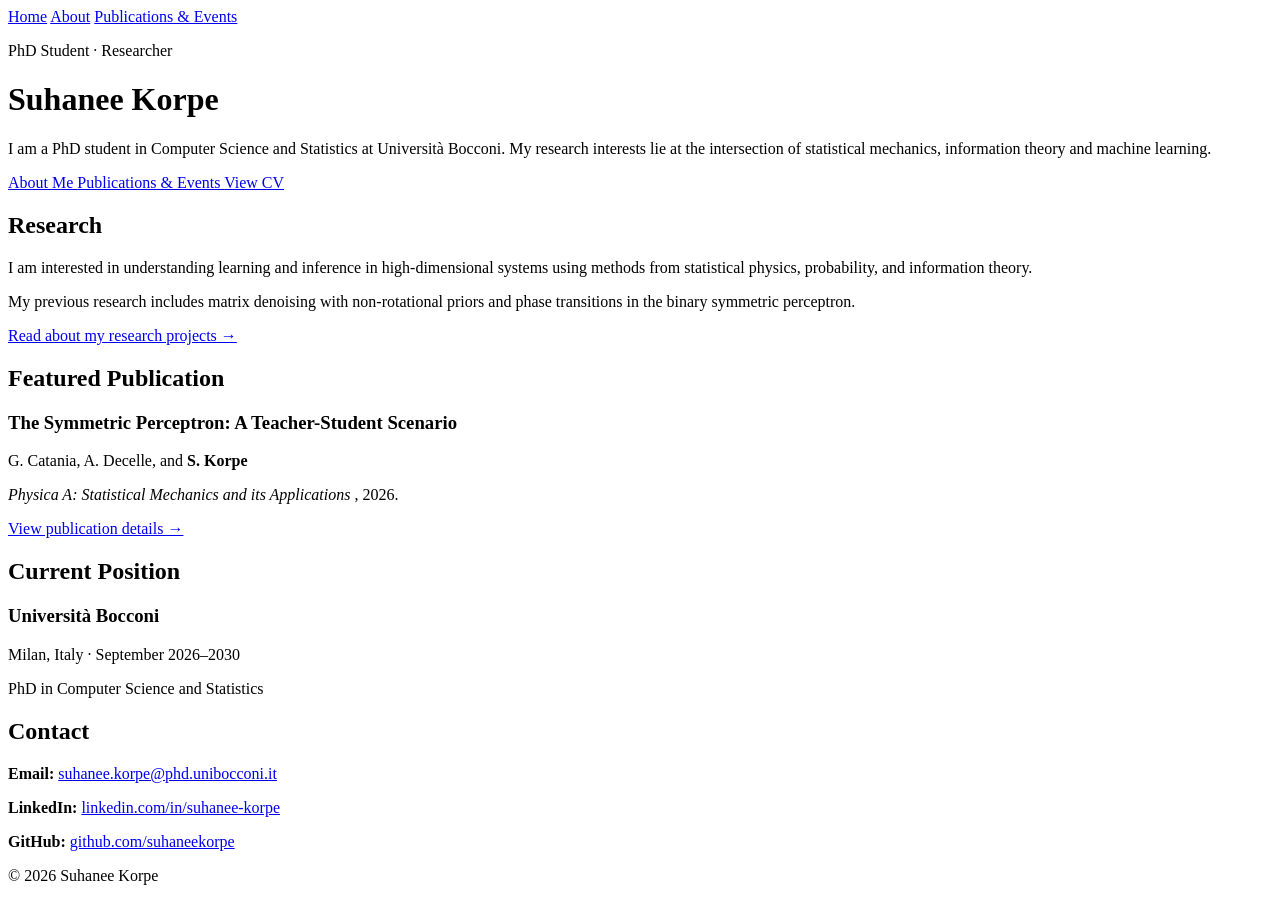
==== index.html @ 1a638224 "Create index.html create personal website" ====
<!DOCTYPE html>
<html lang="en">
<head>
  <meta charset="UTF-8">

  <meta
    name="viewport"
    content="width=device-width, initial-scale=1.0"
  >

  <meta
    name="description"
    content="Personal academic website of Suhanee Korpe, a PhD student working at the intersection of statistical mechanics, information theory, and machine learning."
  >

  <title>Suhanee Korpe</title>

  <link rel="stylesheet" href="style.css">
</head>

<body>
  <!-- Navigation -->
  <nav>
    <a href="index.html">Home</a>
    <a href="about.html">About</a>
    <a href="academic.html">Publications & Events</a>
  </nav>

  <main>
    <!-- Introduction -->
    <header class="hero">
      <p class="subtitle">PhD Student · Researcher</p>

      <h1>Suhanee Korpe</h1>

      <p class="introduction">
        I am a PhD student in Computer Science and Statistics at
        Università Bocconi. My research interests lie at the intersection
        of statistical mechanics, information theory and machine learning.
      </p>

      <div class="hero-links">
        <a class="button" href="about.html">
          About Me
        </a>

        <a class="button secondary" href="academic.html">
          Publications & Events
        </a>

        <a
          class="button secondary"
          href="Suhanee_Korpe_CV.pdf"
          target="_blank"
          rel="noopener noreferrer"
        >
          View CV
        </a>
      </div>
    </header>

    <!-- Research overview -->
    <section>
      <h2>Research</h2>

      <p>
        I am interested in understanding learning and inference in
        high-dimensional systems using methods from statistical physics,
        probability, and information theory.
      </p>

      <p>
        My previous research includes matrix denoising with
        non-rotational priors and phase transitions in the binary
        symmetric perceptron.
      </p>

      <a href="about.html#research-projects">
        Read about my research projects →
      </a>
    </section>

    <!-- Featured publication -->
    <section>
      <h2>Featured Publication</h2>

      <article class="entry publication">
        <h3>The Symmetric Perceptron: A Teacher-Student Scenario</h3>

        <p>
          G. Catania, A. Decelle, and
          <strong>S. Korpe</strong>
        </p>

        <p>
          <em>
            Physica A: Statistical Mechanics and its Applications
          </em>, 2026.
        </p>

        <a href="academic.html">
          View publication details →
        </a>
      </article>
    </section>

    <!-- Current position -->
    <section>
      <h2>Current Position</h2>

      <article class="entry">
        <h3>Università Bocconi</h3>

        <p class="metadata">
          Milan, Italy · September 2026–2030
        </p>

        <p>
          PhD in Computer Science and Statistics
        </p>
      </article>
    </section>

    <!-- Contact -->
    <section>
      <h2>Contact</h2>

      <p>
        <strong>Email:</strong>
        <a href="mailto:suhanee.korpe@phd.unibocconi.it">
          suhanee.korpe@phd.unibocconi.it
        </a>
      </p>

      <p>
        <strong>LinkedIn:</strong>
        <a
          href="https://www.linkedin.com/in/suhanee-korpe"
          target="_blank"
          rel="noopener noreferrer"
        >
          linkedin.com/in/suhanee-korpe
        </a>
      </p>

      <!-- Replace YOUR-USERNAME with your GitHub username. -->
      <p>
        <strong>GitHub:</strong>
        <a
          href="https://github.com/YOUR-USERNAME"
          target="_blank"
          rel="noopener noreferrer"
        >
          github.com/suhaneekorpe
        </a>
      </p>
    </section>
  </main>

  <!-- Footer -->
  <footer>
    <p>
      © 2026 Suhanee Korpe
    </p>
  </footer>
</body>
</html>
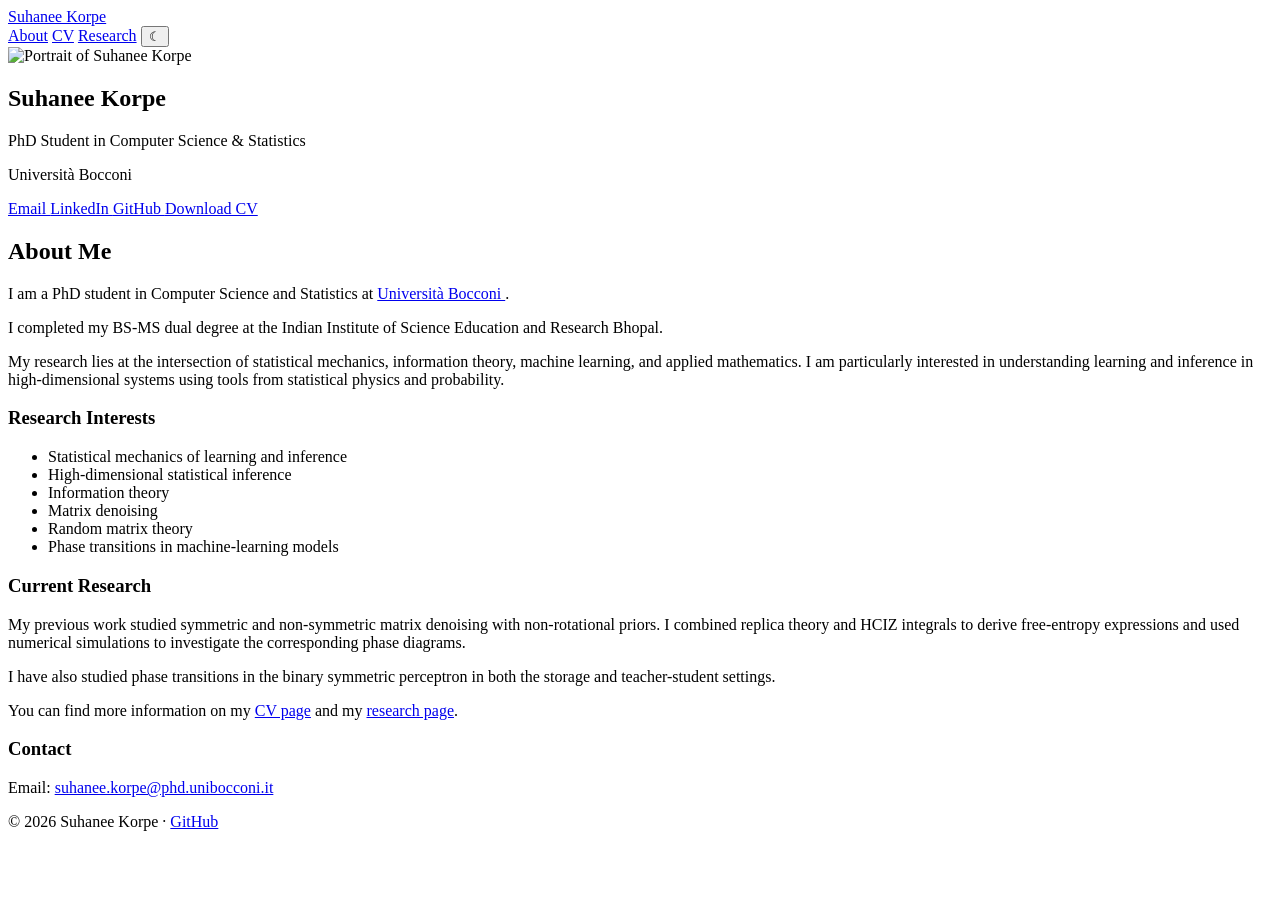
==== commit 6a53edeb: "Update index.html" ====
--- a/index.html
+++ b/index.html
@@ -10,157 +10,169 @@
 
   <meta
     name="description"
-    content="Personal academic website of Suhanee Korpe, a PhD student working at the intersection of statistical mechanics, information theory, and machine learning."
+    content="Academic website of Suhanee Korpe, PhD student in Computer Science and Statistics at Università Bocconi."
   >
 
   <title>Suhanee Korpe</title>
 
   <link rel="stylesheet" href="style.css">
+  <script src="script.js" defer></script>
 </head>
 
 <body>
-  <!-- Navigation -->
-  <nav>
-    <a href="index.html">Home</a>
-    <a href="about.html">About</a>
-    <a href="academic.html">Publications & Events</a>
-  </nav>
+  <header class="topbar">
+    <nav class="navigation">
+      <a class="site-name" href="index.html">Suhanee Korpe</a>
 
-  <main>
-    <!-- Introduction -->
-    <header class="hero">
-      <p class="subtitle">PhD Student · Researcher</p>
+      <div class="nav-links">
+        <a class="active" href="index.html">About</a>
+        <a href="about.html">CV</a>
+        <a href="academic.html">Research</a>
+
+        <button
+          id="theme-toggle"
+          class="theme-toggle"
+          type="button"
+          aria-label="Switch between light and dark mode"
+        >
+          ☾
+        </button>
+      </div>
+    </nav>
+  </header>
+
+  <div class="page-layout">
+    <!-- Left profile sidebar -->
+    <aside class="profile">
+      <img
+        class="profile-photo"
+        src="profile.jpg"
+        alt="Portrait of Suhanee Korpe"
+      >
 
       <h1>Suhanee Korpe</h1>
 
-      <p class="introduction">
-        I am a PhD student in Computer Science and Statistics at
-        Università Bocconi. My research interests lie at the intersection
-        of statistical mechanics, information theory and machine learning.
+      <p class="profile-position">
+        PhD Student in Computer Science & Statistics
       </p>
 
-      <div class="hero-links">
-        <a class="button" href="about.html">
-          About Me
+      <p class="profile-university">
+        Università Bocconi
+      </p>
+
+      <div class="profile-links">
+        <a href="mailto:suhanee21@iiserb.ac.in">
+          Email
         </a>
 
-        <a class="button secondary" href="academic.html">
-          Publications & Events
-        </a>
-
-        <a
-          class="button secondary"
-          href="Suhanee_Korpe_CV.pdf"
-          target="_blank"
-          rel="noopener noreferrer"
-        >
-          View CV
-        </a>
-      </div>
-    </header>
-
-    <!-- Research overview -->
-    <section>
-      <h2>Research</h2>
-
-      <p>
-        I am interested in understanding learning and inference in
-        high-dimensional systems using methods from statistical physics,
-        probability, and information theory.
-      </p>
-
-      <p>
-        My previous research includes matrix denoising with
-        non-rotational priors and phase transitions in the binary
-        symmetric perceptron.
-      </p>
-
-      <a href="about.html#research-projects">
-        Read about my research projects →
-      </a>
-    </section>
-
-    <!-- Featured publication -->
-    <section>
-      <h2>Featured Publication</h2>
-
-      <article class="entry publication">
-        <h3>The Symmetric Perceptron: A Teacher-Student Scenario</h3>
-
-        <p>
-          G. Catania, A. Decelle, and
-          <strong>S. Korpe</strong>
-        </p>
-
-        <p>
-          <em>
-            Physica A: Statistical Mechanics and its Applications
-          </em>, 2026.
-        </p>
-
-        <a href="academic.html">
-          View publication details →
-        </a>
-      </article>
-    </section>
-
-    <!-- Current position -->
-    <section>
-      <h2>Current Position</h2>
-
-      <article class="entry">
-        <h3>Università Bocconi</h3>
-
-        <p class="metadata">
-          Milan, Italy · September 2026–2030
-        </p>
-
-        <p>
-          PhD in Computer Science and Statistics
-        </p>
-      </article>
-    </section>
-
-    <!-- Contact -->
-    <section>
-      <h2>Contact</h2>
-
-      <p>
-        <strong>Email:</strong>
-        <a href="mailto:suhanee.korpe@phd.unibocconi.it">
-          suhanee.korpe@phd.unibocconi.it
-        </a>
-      </p>
-
-      <p>
-        <strong>LinkedIn:</strong>
         <a
           href="https://www.linkedin.com/in/suhanee-korpe"
           target="_blank"
           rel="noopener noreferrer"
         >
-          linkedin.com/in/suhanee-korpe
+          LinkedIn
         </a>
-      </p>
 
-      <!-- Replace YOUR-USERNAME with your GitHub username. -->
-      <p>
-        <strong>GitHub:</strong>
         <a
           href="https://github.com/YOUR-USERNAME"
           target="_blank"
           rel="noopener noreferrer"
         >
-          github.com/suhaneekorpe
+          GitHub
+        </a>
+
+        <a
+          href="Suhanee_Korpe_CV.pdf"
+          target="_blank"
+          rel="noopener noreferrer"
+        >
+          Download CV
+        </a>
+      </div>
+    </aside>
+
+    <!-- Main page content -->
+    <main class="content">
+      <h2>About Me</h2>
+
+      <p>
+        I am a PhD student in Computer Science and Statistics at
+        <a
+          href="https://www.unibocconi.eu/"
+          target="_blank"
+          rel="noopener noreferrer"
+        >
+          Università Bocconi
+        </a>.
+      </p>
+
+      <p>
+        I completed my BS-MS dual degree at the Indian Institute of
+        Science Education and Research Bhopal.
+      </p>
+
+      <p>
+        My research lies at the intersection of statistical mechanics,
+        information theory, machine learning, and applied mathematics.
+        I am particularly interested in understanding learning and
+        inference in high-dimensional systems using tools from
+        statistical physics and probability.
+      </p>
+
+      <h3>Research Interests</h3>
+
+      <ul>
+        <li>Statistical mechanics of learning and inference</li>
+        <li>High-dimensional statistical inference</li>
+        <li>Information theory</li>
+        <li>Matrix denoising</li>
+        <li>Random matrix theory</li>
+        <li>Phase transitions in machine-learning models</li>
+      </ul>
+
+      <h3>Current Research</h3>
+
+      <p>
+        My previous work studied symmetric and non-symmetric matrix
+        denoising with non-rotational priors. I combined replica theory
+        and HCIZ integrals to derive free-entropy expressions and used
+        numerical simulations to investigate the corresponding phase
+        diagrams.
+      </p>
+
+      <p>
+        I have also studied phase transitions in the binary symmetric
+        perceptron in both the storage and teacher-student settings.
+      </p>
+
+      <p>
+        You can find more information on my
+        <a href="about.html">CV page</a>
+        and my
+        <a href="academic.html">research page</a>.
+      </p>
+
+      <h3>Contact</h3>
+
+      <p>
+        Email:
+        <a href="mailto:suhanee.korpe@phd.unibocconi.it">
+          suhanee.korpe@phd.unibocconi.it
         </a>
       </p>
-    </section>
-  </main>
+    </main>
+  </div>
 
-  <!-- Footer -->
   <footer>
     <p>
-      © 2026 Suhanee Korpe
+      © 2026 Suhanee Korpe ·
+      <a
+        href="https://github.com/YOUR-USERNAME"
+        target="_blank"
+        rel="noopener noreferrer"
+      >
+        GitHub
+      </a>
     </p>
   </footer>
 </body>
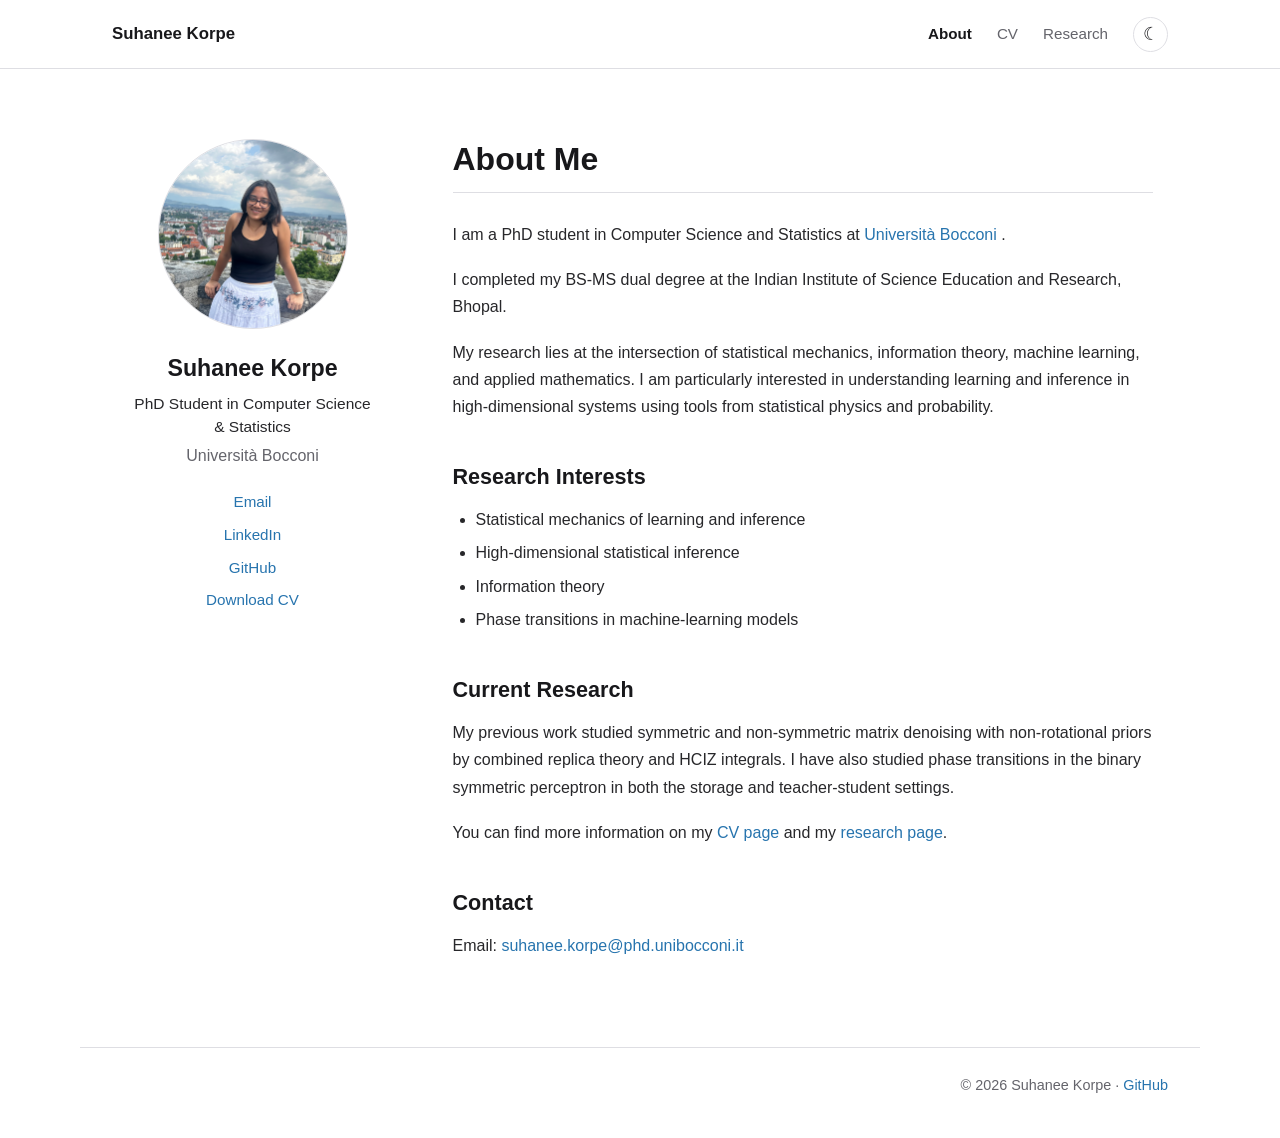
==== commit 319e261e: "Update index.html" ====
--- a/index.html
+++ b/index.html
@@ -20,9 +20,12 @@
 </head>
 
 <body>
+  <!-- Top navigation -->
   <header class="topbar">
     <nav class="navigation">
-      <a class="site-name" href="index.html">Suhanee Korpe</a>
+      <a class="site-name" href="index.html">
+        Suhanee Korpe
+      </a>
 
       <div class="nav-links">
         <a class="active" href="index.html">About</a>
@@ -42,11 +45,11 @@
   </header>
 
   <div class="page-layout">
-    <!-- Left profile sidebar -->
+    <!-- Profile sidebar -->
     <aside class="profile">
       <img
         class="profile-photo"
-        src="profile.jpg"
+        src="profile.jpeg"
         alt="Portrait of Suhanee Korpe"
       >
 
@@ -73,6 +76,7 @@
           LinkedIn
         </a>
 
+        <!-- Replace YOUR-USERNAME with your GitHub username. -->
         <a
           href="https://github.com/YOUR-USERNAME"
           target="_blank"
@@ -107,8 +111,8 @@
       </p>
 
       <p>
-        I completed my BS-MS dual degree at the Indian Institute of
-        Science Education and Research Bhopal.
+        I completed my BS-MS dual degree at the
+        Indian Institute of Science Education and Research, Bhopal.
       </p>
 
       <p>
@@ -125,8 +129,6 @@
         <li>Statistical mechanics of learning and inference</li>
         <li>High-dimensional statistical inference</li>
         <li>Information theory</li>
-        <li>Matrix denoising</li>
-        <li>Random matrix theory</li>
         <li>Phase transitions in machine-learning models</li>
       </ul>
 
@@ -134,14 +136,8 @@
 
       <p>
         My previous work studied symmetric and non-symmetric matrix
-        denoising with non-rotational priors. I combined replica theory
-        and HCIZ integrals to derive free-entropy expressions and used
-        numerical simulations to investigate the corresponding phase
-        diagrams.
-      </p>
-
-      <p>
-        I have also studied phase transitions in the binary symmetric
+        denoising with non-rotational priors by combined replica theory
+        and HCIZ integrals. I have also studied phase transitions in the binary symmetric
         perceptron in both the storage and teacher-student settings.
       </p>
 
@@ -163,11 +159,14 @@
     </main>
   </div>
 
+  <!-- Footer -->
   <footer>
     <p>
       © 2026 Suhanee Korpe ·
+
+      <!-- Replace YOUR-USERNAME with your GitHub username. -->
       <a
-        href="https://github.com/YOUR-USERNAME"
+        href="https://github.com/suhaneekorpe"
         target="_blank"
         rel="noopener noreferrer"
       >
--- a/style.css
+++ b/style.css
@@ -0,0 +1,383 @@
+/* -----------------------------------------
+   Theme colors
+   ----------------------------------------- */
+
+:root {
+  --background: #ffffff;
+  --surface: #f5f6f7;
+  --text: #27272a;
+  --secondary-text: #64646b;
+  --heading: #18181b;
+  --link: #2774ae;
+  --border: #dedee3;
+  --nav-background: rgba(255, 255, 255, 0.94);
+}
+
+html[data-theme="dark"] {
+  --background: #17181a;
+  --surface: #222326;
+  --text: #e4e4e7;
+  --secondary-text: #aaaab2;
+  --heading: #fafafa;
+  --link: #78b7e5;
+  --border: #37383d;
+  --nav-background: rgba(23, 24, 26, 0.94);
+}
+
+
+/* -----------------------------------------
+   General settings
+   ----------------------------------------- */
+
+* {
+  box-sizing: border-box;
+}
+
+html {
+  scroll-behavior: smooth;
+}
+
+body {
+  min-height: 100vh;
+  margin: 0;
+  font-family:
+    -apple-system,
+    BlinkMacSystemFont,
+    "Segoe UI",
+    Helvetica,
+    Arial,
+    sans-serif;
+  font-size: 16px;
+  line-height: 1.7;
+  color: var(--text);
+  background: var(--background);
+  transition:
+    color 0.2s ease,
+    background-color 0.2s ease;
+}
+
+a {
+  color: var(--link);
+  text-decoration: none;
+}
+
+a:hover,
+a:focus {
+  text-decoration: underline;
+}
+
+
+/* -----------------------------------------
+   Top navigation
+   ----------------------------------------- */
+
+.topbar {
+  position: sticky;
+  top: 0;
+  z-index: 100;
+  background: var(--nav-background);
+  border-bottom: 1px solid var(--border);
+  backdrop-filter: blur(10px);
+}
+
+.navigation {
+  display: flex;
+  align-items: center;
+  justify-content: space-between;
+  max-width: 1120px;
+  min-height: 68px;
+  margin: 0 auto;
+  padding: 0 32px;
+}
+
+.site-name {
+  color: var(--heading);
+  font-size: 1.05rem;
+  font-weight: 650;
+  text-decoration: none;
+}
+
+.site-name:hover {
+  text-decoration: none;
+}
+
+.nav-links {
+  display: flex;
+  align-items: center;
+  gap: 25px;
+}
+
+.nav-links a {
+  color: var(--secondary-text);
+  font-size: 0.95rem;
+}
+
+.nav-links a:hover,
+.nav-links a.active {
+  color: var(--heading);
+  text-decoration: none;
+}
+
+.nav-links a.active {
+  font-weight: 600;
+}
+
+
+/* -----------------------------------------
+   Light/dark-mode button
+   ----------------------------------------- */
+
+.theme-toggle {
+  display: grid;
+  width: 35px;
+  height: 35px;
+  padding: 0;
+  color: var(--heading);
+  font-size: 1.1rem;
+  cursor: pointer;
+  background: transparent;
+  border: 1px solid var(--border);
+  border-radius: 50%;
+  place-items: center;
+}
+
+.theme-toggle:hover {
+  background: var(--surface);
+}
+
+
+/* -----------------------------------------
+   Main two-column layout
+   ----------------------------------------- */
+
+.page-layout {
+  display: grid;
+  grid-template-columns: 250px minmax(0, 700px);
+  gap: 75px;
+  justify-content: center;
+  max-width: 1120px;
+  margin: 0 auto;
+  padding: 70px 32px;
+}
+
+
+/* -----------------------------------------
+   Profile sidebar
+   ----------------------------------------- */
+
+.profile {
+  text-align: center;
+}
+
+.profile-photo {
+  display: block;
+  width: 190px;
+  height: 190px;
+  margin: 0 auto 24px;
+  object-fit: cover;
+  object-position: center;
+  border: 1px solid var(--border);
+  border-radius: 50%;
+}
+
+.profile h1 {
+  margin: 0 0 9px;
+  color: var(--heading);
+  font-size: 1.45rem;
+  line-height: 1.3;
+}
+
+.profile-position {
+  margin: 0;
+  color: var(--text);
+  font-size: 0.97rem;
+  line-height: 1.5;
+}
+
+.profile-university {
+  margin: 3px 0 20px;
+  color: var(--secondary-text);
+}
+
+.profile-links {
+  display: flex;
+  flex-direction: column;
+  align-items: center;
+  gap: 7px;
+  margin-top: 20px;
+}
+
+.profile-links a {
+  font-size: 0.95rem;
+}
+
+
+/* -----------------------------------------
+   Main content
+   ----------------------------------------- */
+
+.content {
+  min-width: 0;
+}
+
+.content h2 {
+  margin: 0 0 28px;
+  padding-bottom: 13px;
+  color: var(--heading);
+  font-size: 2rem;
+  line-height: 1.25;
+  border-bottom: 1px solid var(--border);
+}
+
+.content h3 {
+  margin: 42px 0 15px;
+  color: var(--heading);
+  font-size: 1.35rem;
+  line-height: 1.35;
+}
+
+.content p {
+  margin: 0 0 18px;
+}
+
+.content ul {
+  margin: 0 0 22px;
+  padding-left: 23px;
+}
+
+.content li {
+  margin-bottom: 6px;
+}
+
+
+/* -----------------------------------------
+   CV and research entries
+   ----------------------------------------- */
+
+.entry {
+  margin: 0;
+  padding: 23px 0;
+  border-bottom: 1px solid var(--border);
+}
+
+.entry:first-of-type {
+  padding-top: 0;
+}
+
+.entry:last-child {
+  border-bottom: 0;
+}
+
+.entry h3 {
+  margin: 0 0 6px;
+  font-size: 1.12rem;
+}
+
+.entry-meta {
+  margin-bottom: 8px;
+  color: var(--secondary-text);
+  font-size: 0.93rem;
+}
+
+.entry p:last-child {
+  margin-bottom: 0;
+}
+
+.cv-link {
+  display: inline-block;
+  margin: 0 15px 25px 0;
+  font-weight: 600;
+}
+
+
+/* -----------------------------------------
+   Footer
+   ----------------------------------------- */
+
+footer {
+  max-width: 1120px;
+  margin: 0 auto;
+  padding: 25px 32px 40px;
+  color: var(--secondary-text);
+  font-size: 0.9rem;
+  text-align: right;
+  border-top: 1px solid var(--border);
+}
+
+footer p {
+  margin: 0;
+}
+
+
+/* -----------------------------------------
+   Accessibility
+   ----------------------------------------- */
+
+a:focus-visible,
+button:focus-visible {
+  outline: 3px solid rgba(39, 116, 174, 0.35);
+  outline-offset: 3px;
+}
+
+
+/* -----------------------------------------
+   Tablet layout
+   ----------------------------------------- */
+
+@media (max-width: 850px) {
+  .page-layout {
+    grid-template-columns: 200px minmax(0, 1fr);
+    gap: 45px;
+  }
+
+  .profile-photo {
+    width: 155px;
+    height: 155px;
+  }
+}
+
+
+/* -----------------------------------------
+   Mobile layout
+   ----------------------------------------- */
+
+@media (max-width: 650px) {
+  .navigation {
+    align-items: flex-start;
+    flex-direction: column;
+    gap: 12px;
+    padding: 17px 20px;
+  }
+
+  .nav-links {
+    width: 100%;
+    gap: 16px;
+  }
+
+  .theme-toggle {
+    margin-left: auto;
+  }
+
+  .page-layout {
+    display: block;
+    padding: 45px 20px;
+  }
+
+  .profile {
+    margin-bottom: 55px;
+  }
+
+  .profile-photo {
+    width: 170px;
+    height: 170px;
+  }
+
+  .content h2 {
+    font-size: 1.75rem;
+  }
+
+  footer {
+    padding: 25px 20px 35px;
+    text-align: center;
+  }
+}
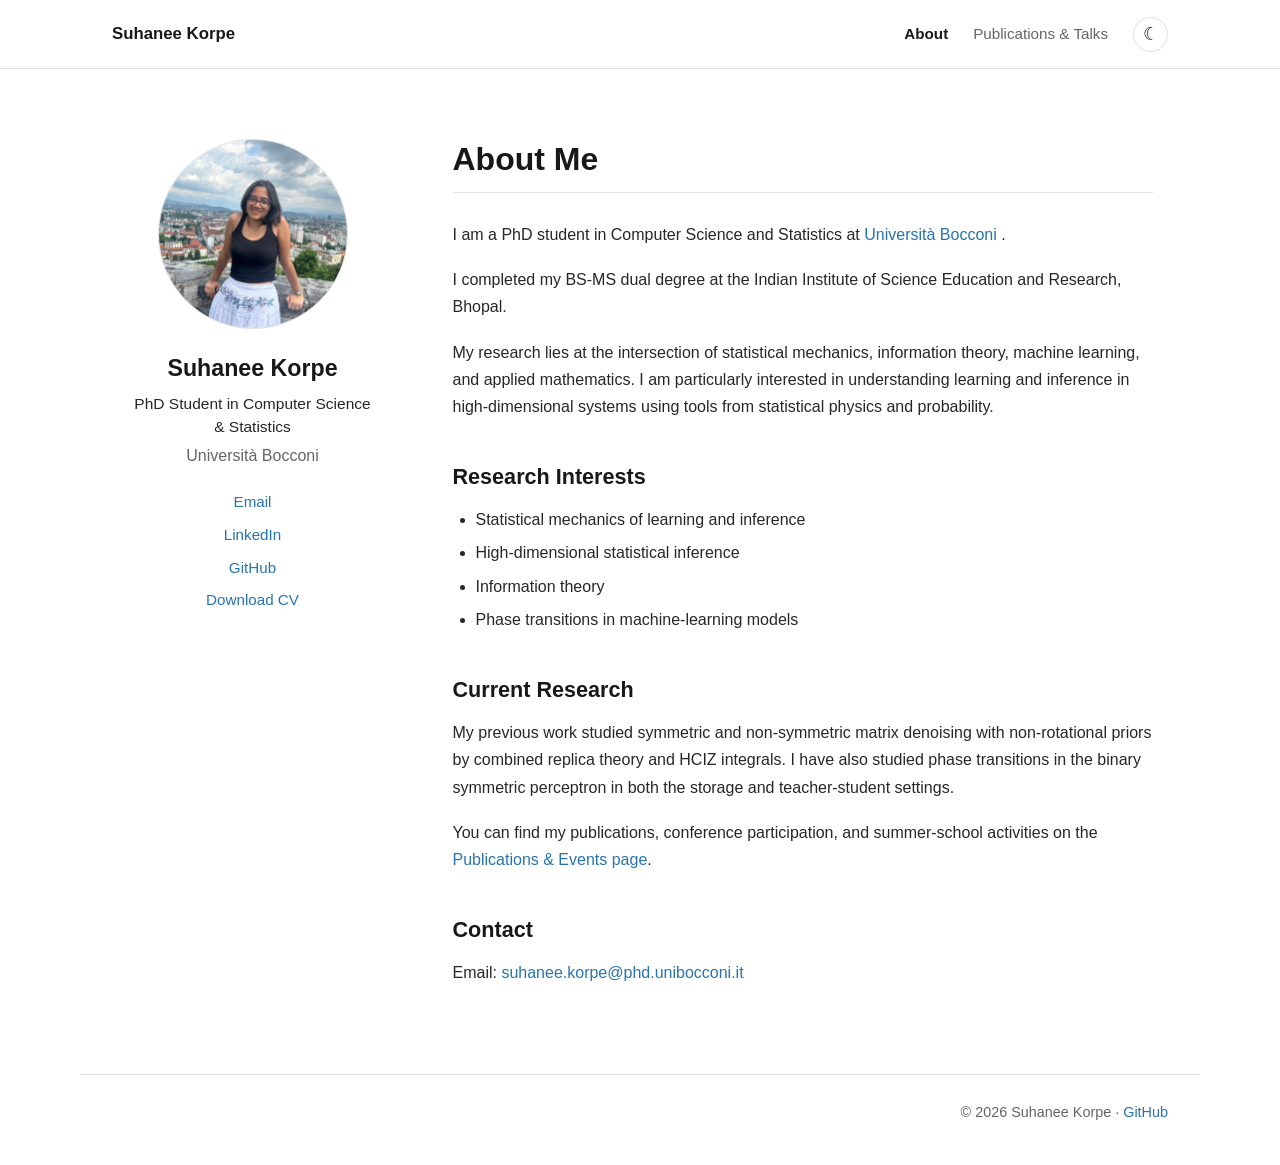
==== commit bf04650b: "Update index.html" ====
--- a/index.html
+++ b/index.html
@@ -28,19 +28,21 @@
       </a>
 
       <div class="nav-links">
-        <a class="active" href="index.html">About</a>
-        <a href="about.html">CV</a>
-        <a href="academic.html">Research</a>
+  <a class="active" href="index.html">About</a>
 
-        <button
-          id="theme-toggle"
-          class="theme-toggle"
-          type="button"
-          aria-label="Switch between light and dark mode"
-        >
-          ☾
-        </button>
-      </div>
+  <a href="academic.html">
+    Publications & Talks
+  </a>
+
+  <button
+    id="theme-toggle"
+    class="theme-toggle"
+    type="button"
+    aria-label="Switch between light and dark mode"
+  >
+    ☾
+  </button>
+</div>
     </nav>
   </header>
 
@@ -141,12 +143,11 @@
         perceptron in both the storage and teacher-student settings.
       </p>
 
-      <p>
-        You can find more information on my
-        <a href="about.html">CV page</a>
-        and my
-        <a href="academic.html">research page</a>.
-      </p>
+     <p>
+  You can find my publications, conference participation, and
+  summer-school activities on the
+  <a href="academic.html">Publications & Events page</a>.
+</p>
 
       <h3>Contact</h3>
 
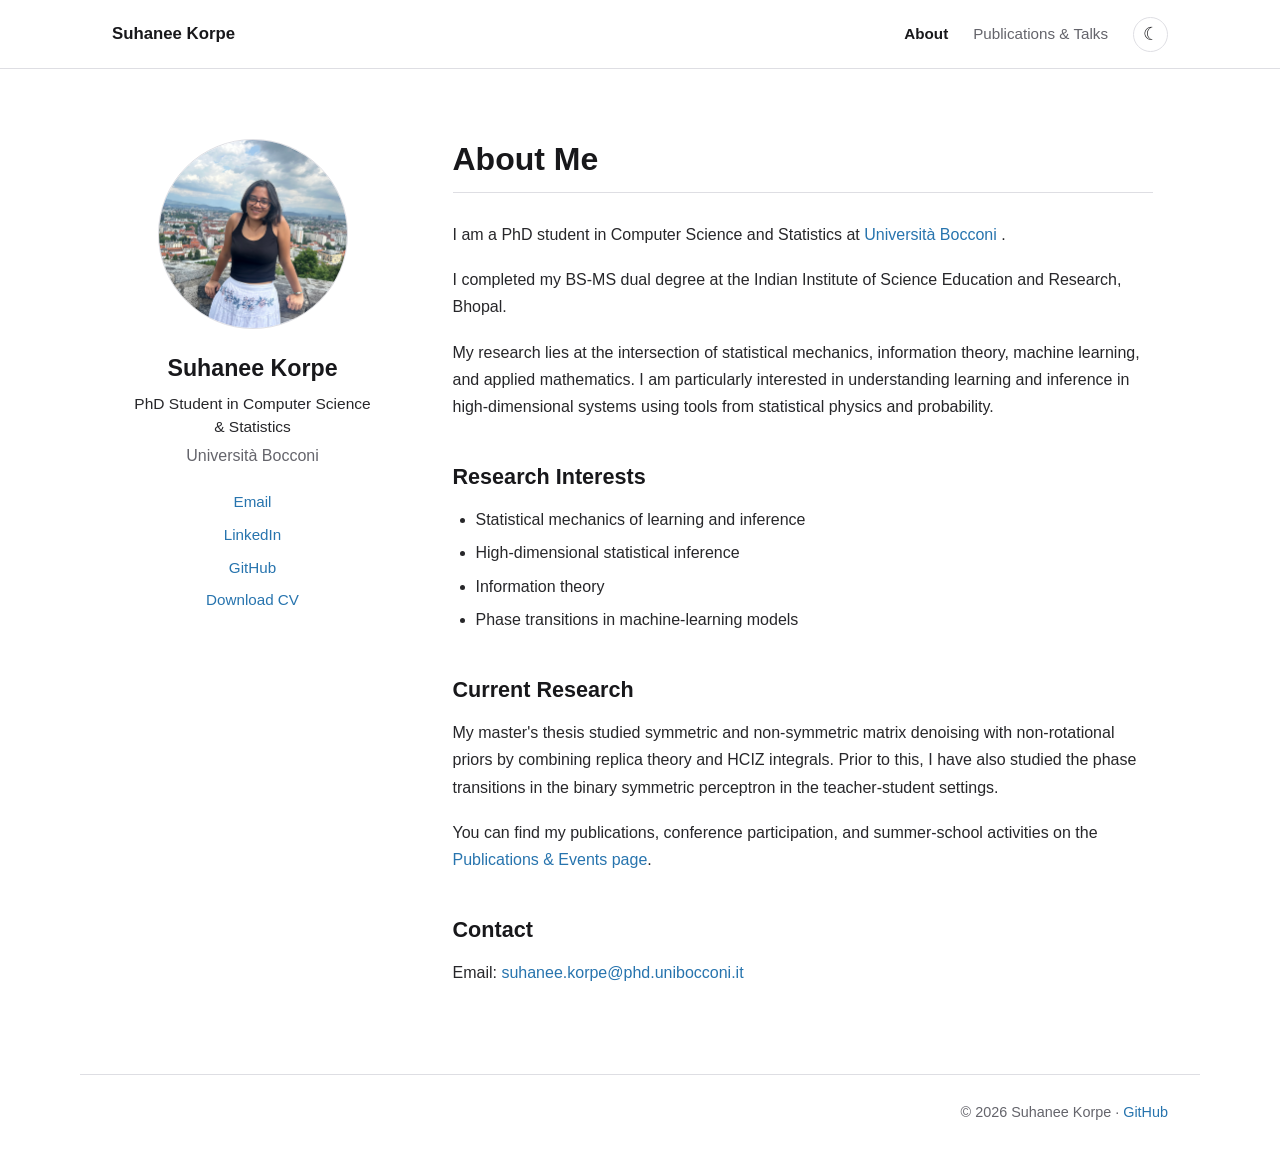
==== commit 1eb30ea2: "Update index.html" ====
--- a/index.html
+++ b/index.html
@@ -137,10 +137,10 @@
       <h3>Current Research</h3>
 
       <p>
-        My previous work studied symmetric and non-symmetric matrix
-        denoising with non-rotational priors by combined replica theory
-        and HCIZ integrals. I have also studied phase transitions in the binary symmetric
-        perceptron in both the storage and teacher-student settings.
+        My master's thesis studied symmetric and non-symmetric matrix
+        denoising with non-rotational priors by combining replica theory
+        and HCIZ integrals. Prior to this, I have also studied the phase transitions in the binary symmetric
+        perceptron in the teacher-student settings.
       </p>
 
      <p>
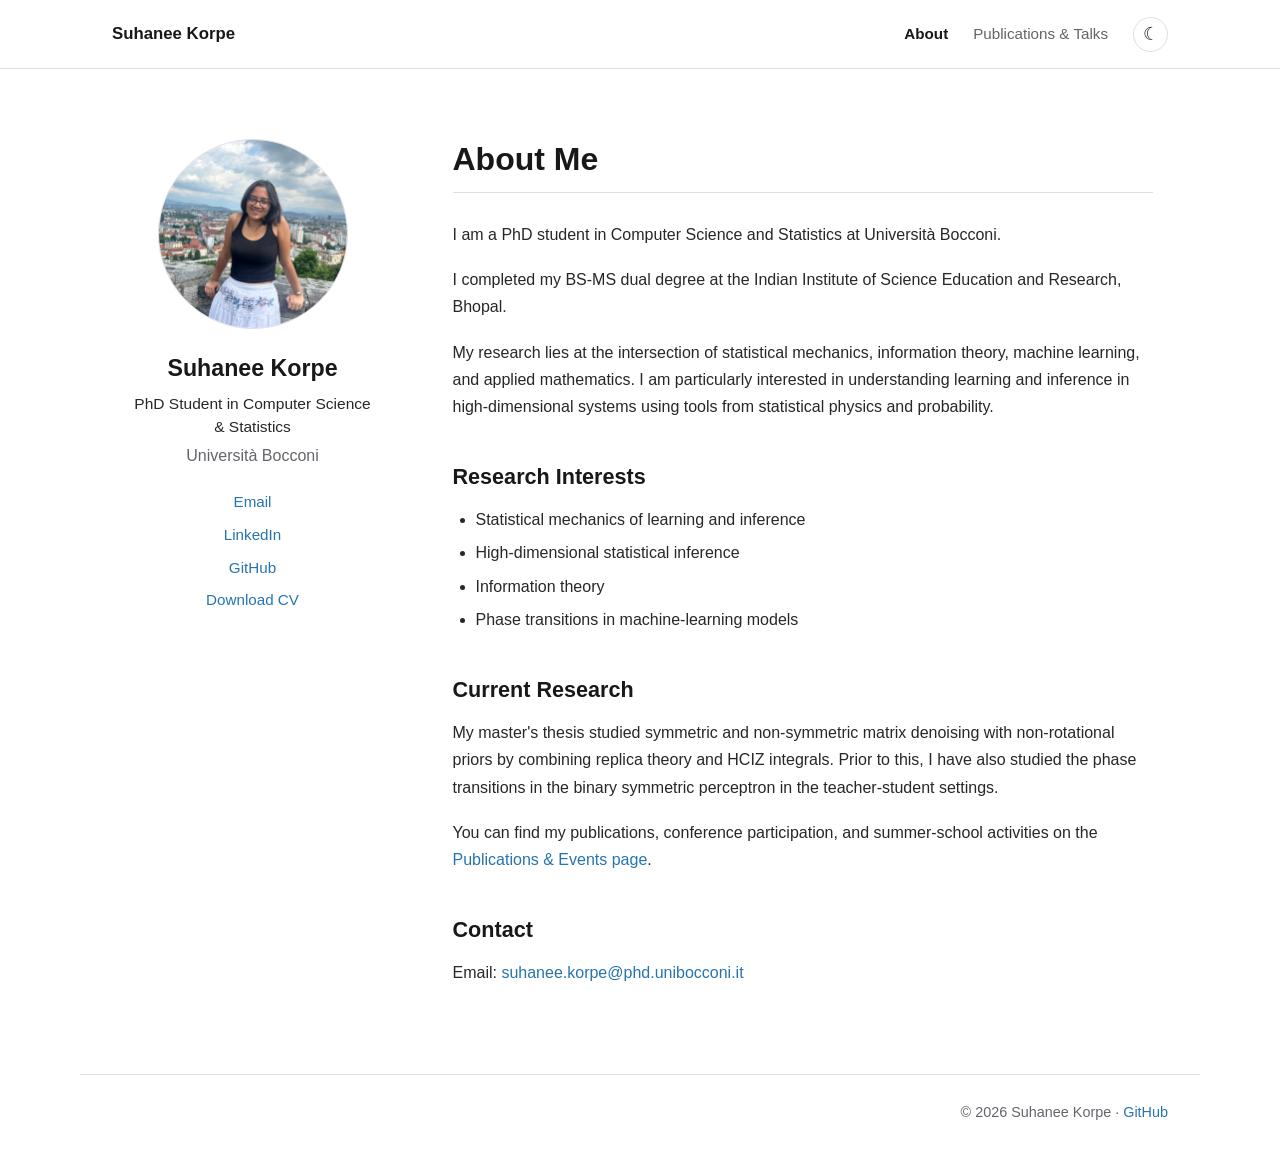
==== commit 9a49016b: "Update index.html" ====
--- a/index.html
+++ b/index.html
@@ -103,13 +103,7 @@
 
       <p>
         I am a PhD student in Computer Science and Statistics at
-        <a
-          href="https://www.unibocconi.eu/"
-          target="_blank"
-          rel="noopener noreferrer"
-        >
-          Università Bocconi
-        </a>.
+          Università Bocconi.
       </p>
 
       <p>
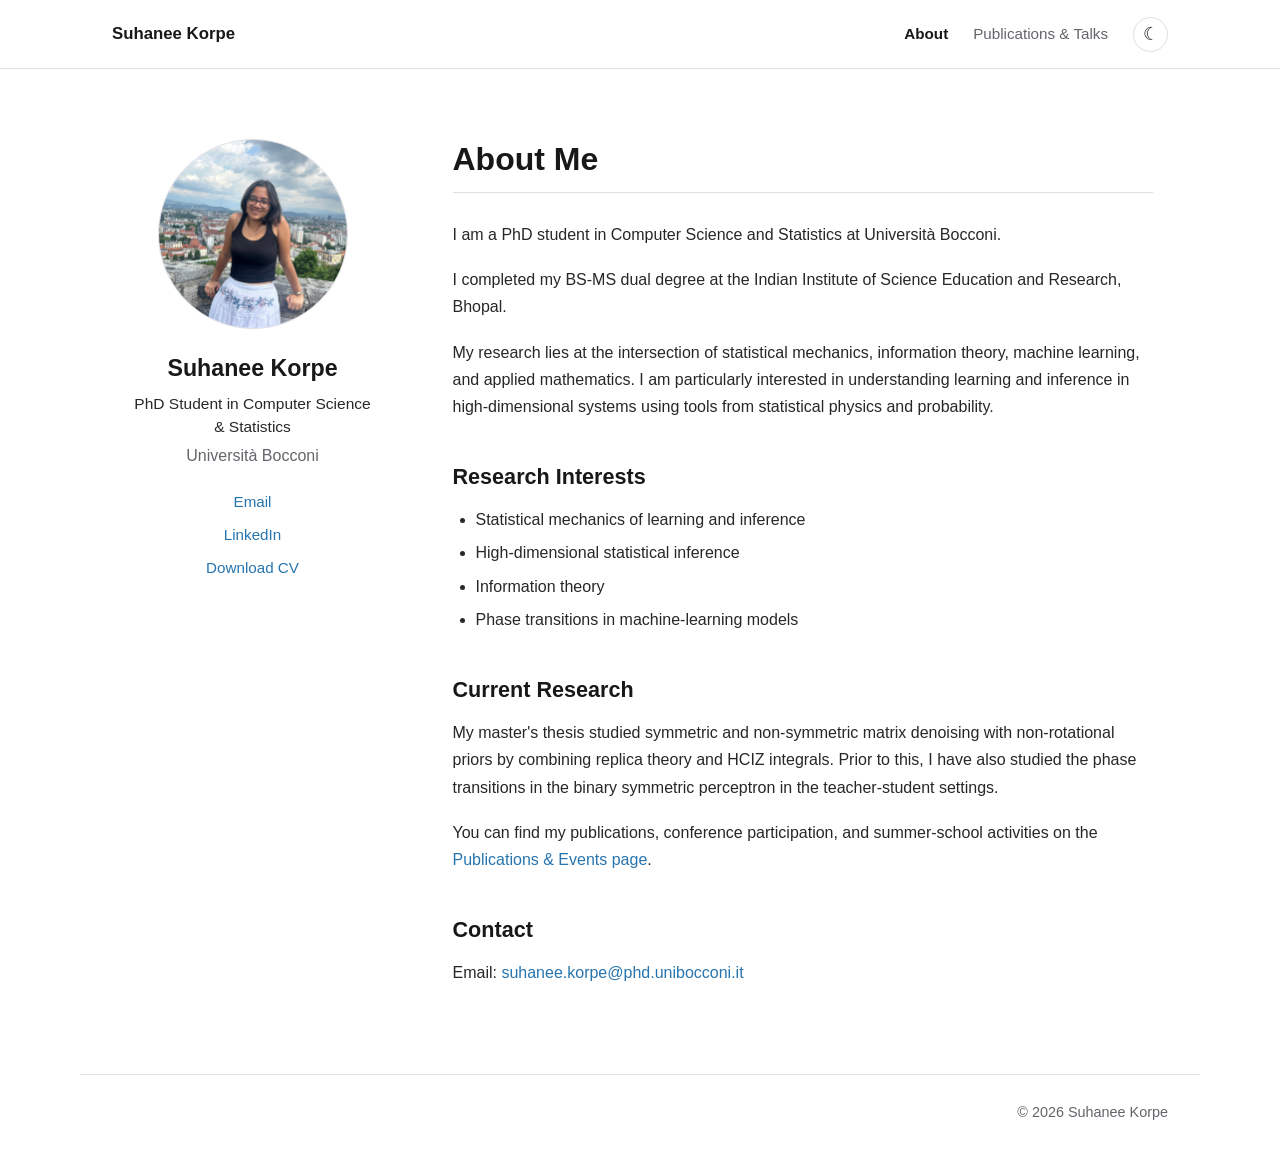
==== commit 06258b31: "Update index.html" ====
--- a/index.html
+++ b/index.html
@@ -80,14 +80,6 @@
 
         <!-- Replace YOUR-USERNAME with your GitHub username. -->
         <a
-          href="https://github.com/YOUR-USERNAME"
-          target="_blank"
-          rel="noopener noreferrer"
-        >
-          GitHub
-        </a>
-
-        <a
           href="Suhanee_Korpe_CV.pdf"
           target="_blank"
           rel="noopener noreferrer"
@@ -155,19 +147,8 @@
   </div>
 
   <!-- Footer -->
-  <footer>
-    <p>
-      © 2026 Suhanee Korpe ·
-
-      <!-- Replace YOUR-USERNAME with your GitHub username. -->
-      <a
-        href="https://github.com/suhaneekorpe"
-        target="_blank"
-        rel="noopener noreferrer"
-      >
-        GitHub
-      </a>
-    </p>
-  </footer>
+<footer>
+  <p>© 2026 Suhanee Korpe</p>
+</footer>
 </body>
 </html>
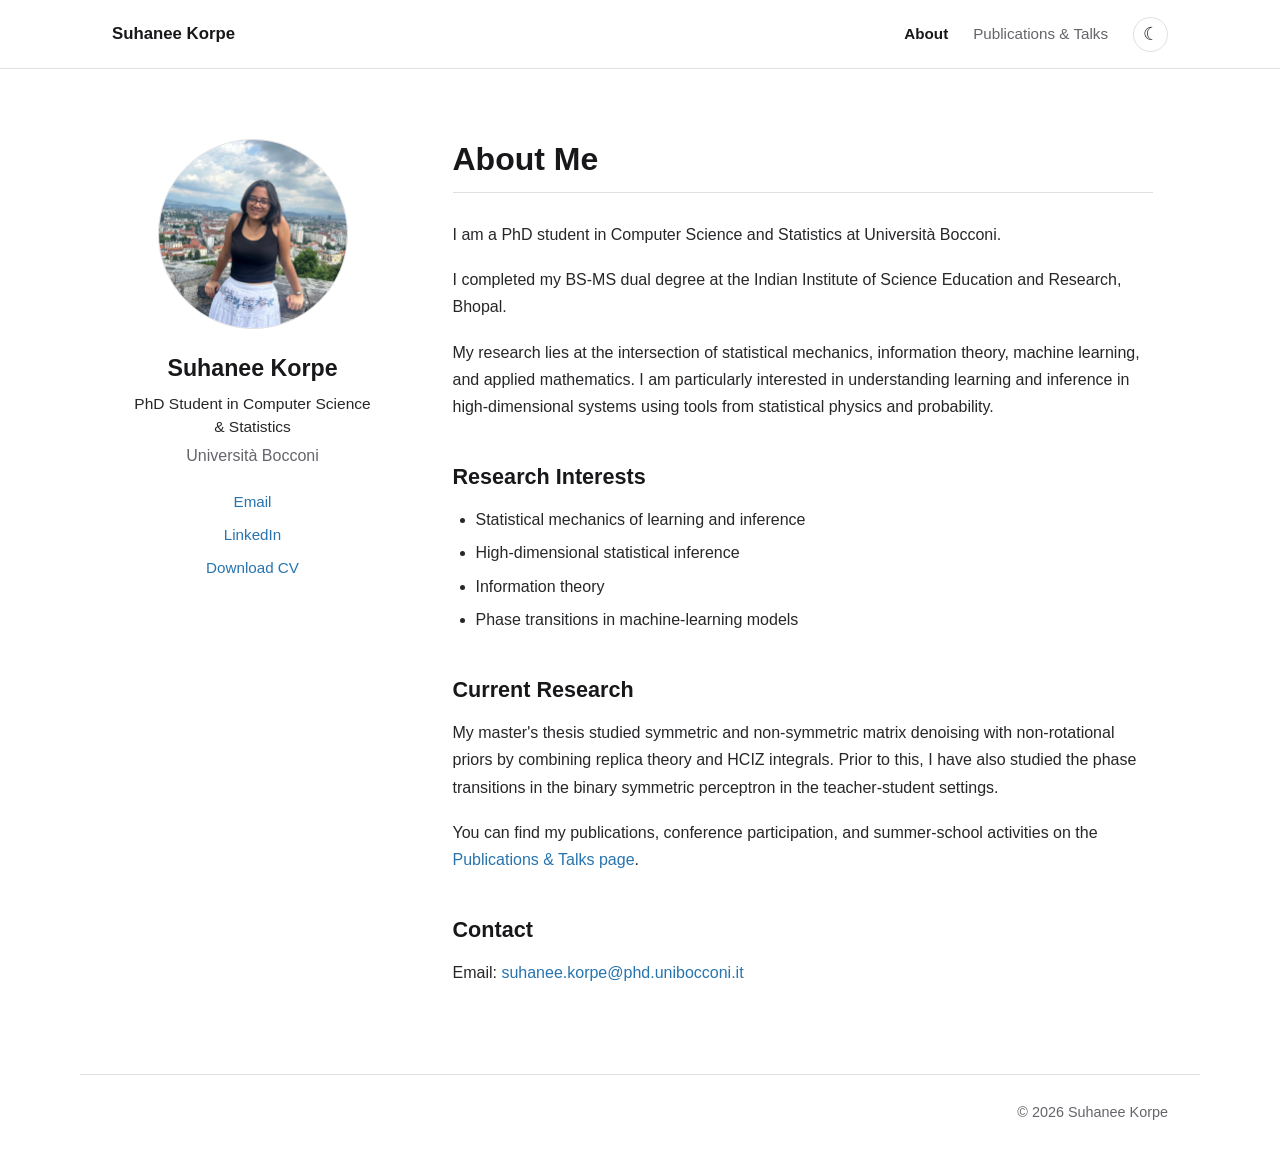
==== commit c7ab4b3e: "Update index.html" ====
--- a/index.html
+++ b/index.html
@@ -132,7 +132,7 @@
      <p>
   You can find my publications, conference participation, and
   summer-school activities on the
-  <a href="academic.html">Publications & Events page</a>.
+  <a href="academic.html">Publications & Talks page</a>.
 </p>
 
       <h3>Contact</h3>
